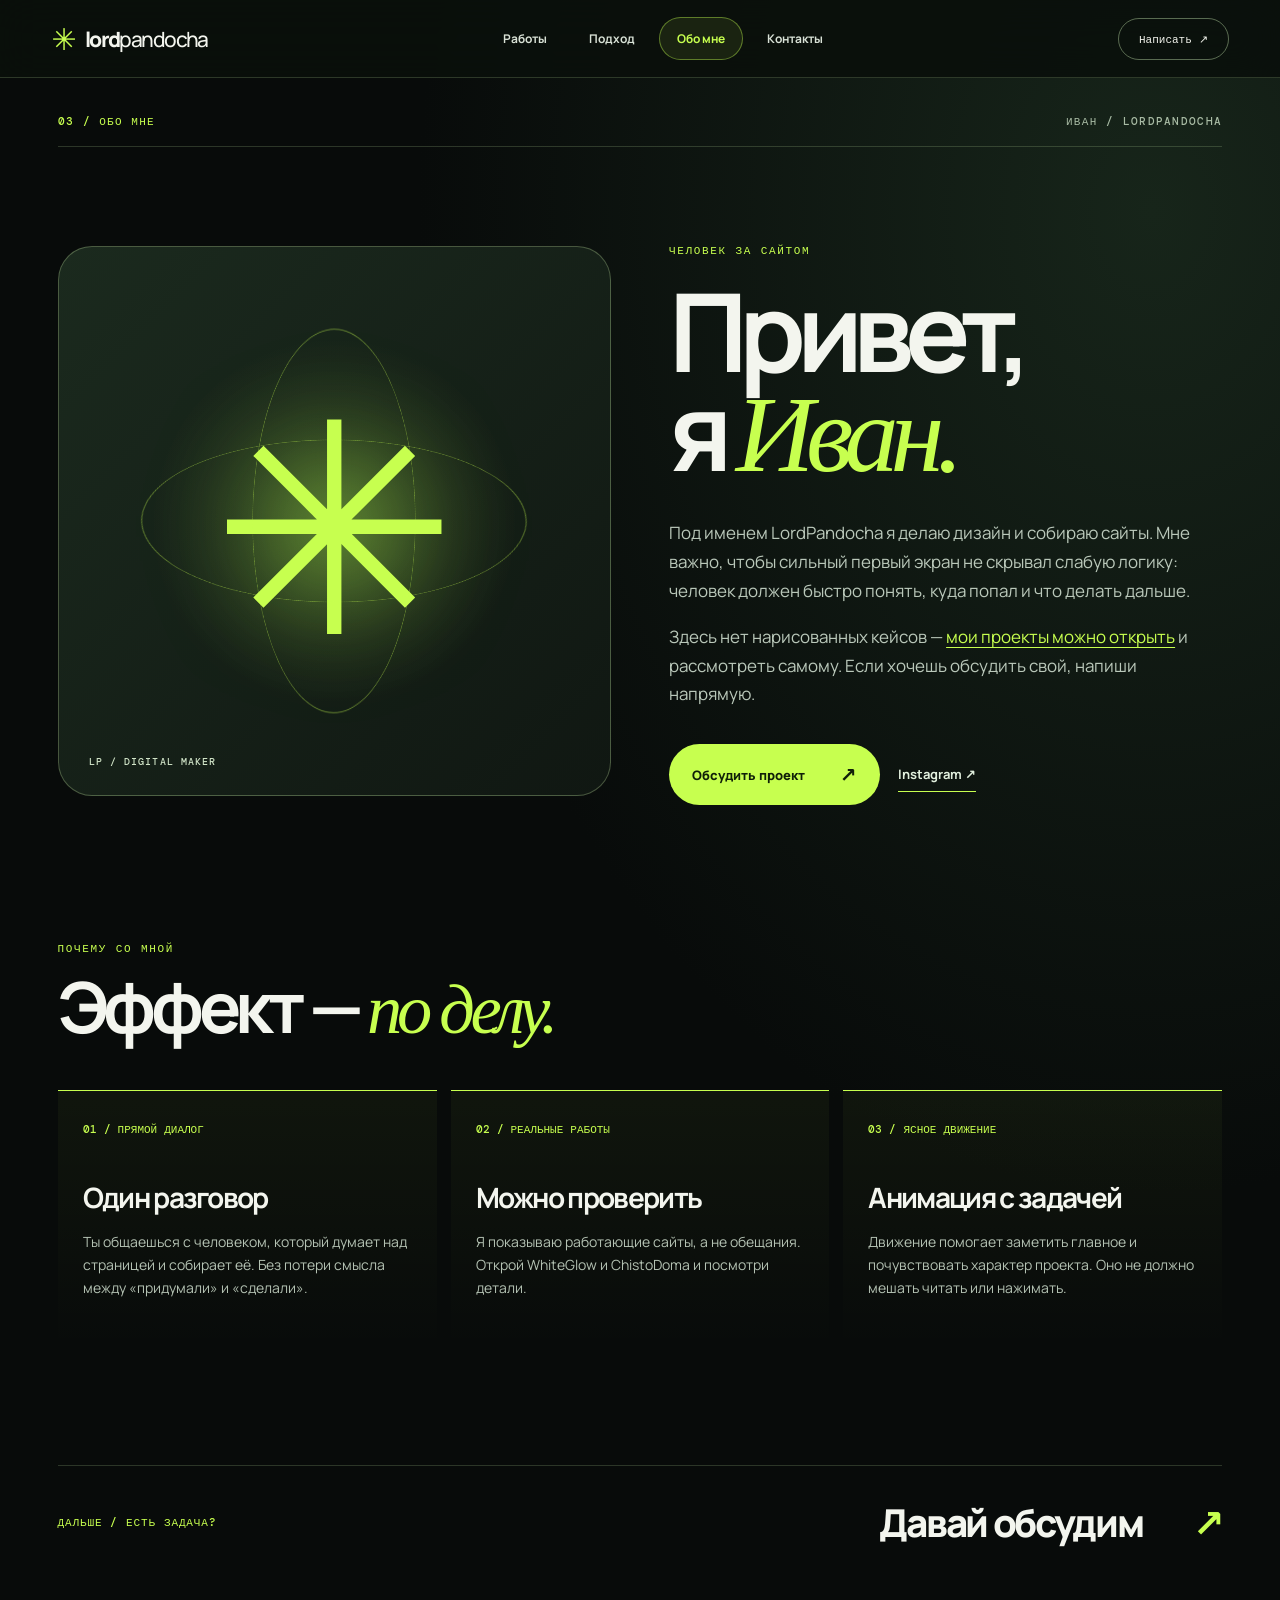
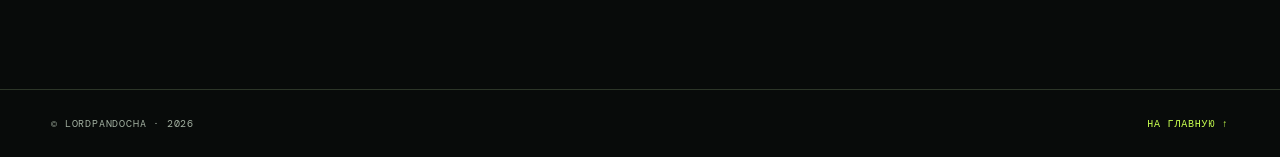
==== about.html @ 4044c1bc "Split portfolio into dedicated pages with animated launch" ====
<!doctype html>
<html lang="ru">
<head><meta charset="utf-8"><meta name="viewport" content="width=device-width, initial-scale=1"><meta name="theme-color" content="#080b0a"><meta name="description" content="Об Иване LordPandocha — дизайнере и разработчике сайтов."><title>Обо мне — LordPandocha</title><link rel="preconnect" href="https://fonts.googleapis.com"><link rel="preconnect" href="https://fonts.gstatic.com" crossorigin><link href="https://fonts.googleapis.com/css2?family=DM+Mono:wght@400;500&family=Manrope:wght@400;500;600;700;800&display=swap" rel="stylesheet"><link rel="stylesheet" href="site.css?v=5"><script src="site.js?v=5" defer></script></head>
<body class="page-inner page-about"><a class="skip-link" href="#main">К содержанию</a><header class="site-header"><a class="brand" href="index.html" aria-label="LordPandocha — главная"><span class="brand-star">✳</span>lord<span>pandocha</span></a><nav aria-label="Основная навигация"><a href="works.html">Работы</a><a href="approach.html">Подход</a><a href="about.html" aria-current="page">Обо мне</a><a href="contact.html">Контакты</a></nav><a class="header-cta" href="https://t.me/LordPandocha" target="_blank" rel="noopener noreferrer">Написать ↗</a></header>
<main id="main" class="page-wrap"><div class="page-kicker"><span>03 / ОБО МНЕ</span><span>Иван / LordPandocha</span></div><div class="about-layout"><div class="about-visual" aria-hidden="true"><div class="about-ring ring-one"></div><div class="about-ring ring-two"></div><span>✳</span><small>LP / DIGITAL MAKER</small></div><div class="about-story"><span class="page-label">ЧЕЛОВЕК ЗА САЙТОМ</span><h1>Привет,<br>я <em>Иван.</em></h1><p>Под именем LordPandocha я делаю дизайн и собираю сайты. Мне важно, чтобы сильный первый экран не скрывал слабую логику: человек должен быстро понять, куда попал и что делать дальше.</p><p>Здесь нет нарисованных кейсов — <a href="works.html">мои проекты можно открыть</a> и рассмотреть самому. Если хочешь обсудить свой, напиши напрямую.</p><div class="about-actions"><a class="pill-primary" href="contact.html">Обсудить проект <span>↗</span></a><a class="text-link" href="https://www.instagram.com/lordpandocha/" target="_blank" rel="noopener noreferrer">Instagram ↗</a></div></div></div>
<section class="why" aria-labelledby="why-title"><span class="page-label">ПОЧЕМУ СО МНОЙ</span><h2 id="why-title">Эффект — <em>по делу.</em></h2><div class="why-list"><article><span>01 / ПРЯМОЙ ДИАЛОГ</span><h3>Один разговор</h3><p>Ты общаешься с человеком, который думает над страницей и собирает её. Без потери смысла между «придумали» и «сделали».</p></article><article><span>02 / РЕАЛЬНЫЕ РАБОТЫ</span><h3>Можно проверить</h3><p>Я показываю работающие сайты, а не обещания. Открой WhiteGlow и ChistoDoma и посмотри детали.</p></article><article><span>03 / ЯСНОЕ ДВИЖЕНИЕ</span><h3>Анимация с задачей</h3><p>Движение помогает заметить главное и почувствовать характер проекта. Оно не должно мешать читать или нажимать.</p></article></div></section>
<div class="next-page"><span>ДАЛЬШЕ / ЕСТЬ ЗАДАЧА?</span><a href="contact.html">Давай обсудим <span>↗</span></a></div></main><footer class="site-footer"><span>© LordPandocha · 2026</span><a href="index.html">На главную ↑</a></footer></body></html>
---- site.css ----
:root{--bg:#080b0a;--panel:#111a14;--ink:#f3f5ee;--muted:#a7b6a8;--lime:#c7ff4f;--line:#b5d69836;--mono:"DM Mono",monospace;--font:Manrope,system-ui,sans-serif}
*,*::before,*::after{box-sizing:border-box}html{scroll-behavior:smooth}body{margin:0;min-width:280px;background:var(--bg);color:var(--ink);font-family:var(--font);overflow-x:hidden}a{color:inherit}button{font:inherit}img{max-width:100%}:focus-visible{outline:2px solid var(--lime);outline-offset:5px}.skip-link{position:fixed;z-index:110;top:-80px;left:14px;padding:12px 18px;background:var(--lime);color:#0a1208;border-radius:12px}.skip-link:focus{top:12px}
.site-header{position:sticky;top:0;z-index:80;display:flex;align-items:center;justify-content:space-between;gap:22px;min-height:78px;padding:0 max(4vw,22px);border-bottom:1px solid var(--line);background:#0a100ce8;backdrop-filter:blur(20px)}.brand{display:inline-flex;align-items:center;text-decoration:none;font-size:21px;font-weight:800;letter-spacing:-.075em;white-space:nowrap}.brand>span:last-child{font-weight:500}.brand-star{margin-right:10px;color:var(--lime);font-size:30px;line-height:1;animation:spin 18s linear infinite}.site-header nav{display:flex;align-items:center;gap:6px}.site-header nav a{padding:12px 17px;border:1px solid transparent;border-radius:100px;color:#d8e1d6;text-decoration:none;font-size:12px;font-weight:700;white-space:nowrap;transition:background .25s,color .25s,border-color .25s}.site-header nav a:hover,.site-header nav a[aria-current]{background:#c7ff4f16;border-color:#c7ff4f67;color:var(--lime)}.header-cta{padding:13px 20px;border:1px solid #a7c69580;border-radius:100px;text-decoration:none;font:500 11px var(--mono);white-space:nowrap;transition:background .25s,color .25s}.header-cta:hover{background:var(--lime);color:#101809}.site-footer{display:flex;justify-content:space-between;gap:16px;padding:27px max(4vw,22px);border-top:1px solid var(--line);color:#a2b0a1;font:10px var(--mono);letter-spacing:.08em;text-transform:uppercase}.site-footer a{text-decoration:none;color:var(--lime)}
.page-home{background:#080b0a}.home-hero{position:relative;isolation:isolate;min-height:calc(100svh - 78px);padding:34px max(4vw,22px) 24px;display:flex;flex-direction:column;justify-content:space-between;overflow:hidden;background:radial-gradient(ellipse at 78% 48%,#203521 0%,#0d150f 42%,#080b0a 78%)}.home-grid{position:absolute;inset:0;z-index:-2;background-image:linear-gradient(#d7ffd50a 1px,transparent 1px),linear-gradient(90deg,#d7ffd50a 1px,transparent 1px);background-size:68px 68px;mask-image:linear-gradient(90deg,transparent,#000)}.home-art{position:absolute;z-index:-1;right:-5%;top:4%;width:min(67vw,1080px);height:86%;opacity:.8;mix-blend-mode:screen;animation:float 8s ease-in-out infinite}.home-art img{width:100%;height:100%;object-fit:contain;filter:drop-shadow(0 0 90px #abf55466);mask-image:radial-gradient(ellipse 65% 65% at center,#000 60%,transparent 100%)}.home-topline,.home-bottomline{display:flex;justify-content:space-between;gap:22px;color:#c5d4c2;font:500 11px var(--mono);letter-spacing:.12em;text-transform:uppercase}.home-topline i{display:inline-block;width:7px;height:7px;margin-right:11px;border-radius:50%;background:var(--lime);box-shadow:0 0 14px var(--lime)}.home-center{width:min(1300px,100%);margin:10vh 0 7vh}.overline,.page-label{font:500 11px var(--mono);letter-spacing:.15em;text-transform:uppercase;color:var(--lime)}.home-center h1{font-size:clamp(80px,11.5vw,185px);line-height:.82;letter-spacing:-.095em;margin:28px 0 30px;font-weight:800}.home-center h1 em,.page-intro h1 em,.about-story h1 em,.contact-hero h1 em,.why h2 em,.process-head h2 em,.approach-manifesto p em{font-family:Georgia,serif;font-weight:400;color:var(--lime);letter-spacing:-.075em}.home-center>p{max-width:440px;color:#c3d0c0;font-size:16px;line-height:1.65;margin:0 0 35px}.go-button{position:relative;display:inline-flex;align-items:center;justify-content:space-between;gap:50px;min-width:295px;min-height:94px;padding:18px 20px 18px 31px;background:var(--lime);color:#13200a;border-radius:100px;text-decoration:none;box-shadow:0 0 0 11px #c7ff4f0c,0 18px 70px #b8f85066;transition:transform .3s,box-shadow .3s}.go-button:hover{transform:translateY(-5px);box-shadow:0 0 0 18px #c7ff4f17,0 25px 90px #b8f85088}.go-label{display:flex;flex-direction:column;gap:5px}.go-label strong{font-size:24px;line-height:1;font-weight:800;letter-spacing:-.06em}.go-label small{font:500 11px var(--mono)}.go-plane{display:grid;place-items:center;width:54px;height:54px;border-radius:50%;background:#142308;color:var(--lime);font-size:29px;transition:transform .3s}.go-button:hover .go-plane{transform:rotate(35deg)}.home-bottomline{padding-top:19px;border-top:1px solid var(--line)}.home-preview{display:grid;grid-template-columns:1fr 1fr;gap:16px;width:min(1400px,92vw);margin:0 auto;padding:90px 0 120px}.home-preview a{min-height:300px;position:relative;display:flex;flex-direction:column;justify-content:space-between;padding:30px;border:1px solid #add1845c;border-radius:28px;background:linear-gradient(135deg,#24352a,#111914 75%);text-decoration:none;transition:transform .3s,border-color .3s}.home-preview a:hover{transform:translateY(-8px);border-color:var(--lime)}.home-preview a:nth-child(2){background:linear-gradient(135deg,#252c21,#121914 75%)}.home-preview a>span{font:500 11px var(--mono);color:var(--lime)}.home-preview strong{font-size:clamp(33px,4vw,65px);line-height:1.05;letter-spacing:-.07em}.home-preview b{position:absolute;right:28px;bottom:26px;color:var(--lime);font-size:45px;font-weight:400}
.flight{position:fixed;inset:0;z-index:120;overflow:hidden;pointer-events:none;visibility:hidden;background:#0e1a10}.flight.is-active{visibility:visible;animation:flight-back 1.4s ease-in-out both}.flight-lines{position:absolute;inset:-50%;background:repeating-linear-gradient(125deg,transparent 0 70px,#c7ff4f18 71px 73px,transparent 75px 145px);opacity:0}.flight.is-active .flight-lines{animation:flight-lines 1.3s ease-out both}.flight-plane{position:absolute;width:clamp(90px,13vw,190px);height:auto;left:10%;top:62%;filter:drop-shadow(0 0 35px #c7ff4fbb);transform:translate(-120vw,50vh) rotate(-24deg)}.flight.is-active .flight-plane{animation:plane-fly 1.25s cubic-bezier(.22,.8,.18,1) forwards}.flight-trail{position:absolute;left:-30%;top:70%;width:110%;height:3px;background:linear-gradient(90deg,transparent,#c7ff4f,#f5ffdf);transform:rotate(-26deg) scaleX(0);transform-origin:left;filter:drop-shadow(0 0 20px #c7ff4f)}.flight.is-active .flight-trail{animation:flight-trail 1.2s ease-out forwards}.flight-word{position:absolute;left:50%;top:48%;transform:translate(-50%,-50%) scale(.7);color:#efffe2;font-size:clamp(58px,12vw,185px);font-weight:800;letter-spacing:-.09em;white-space:nowrap;opacity:0}.flight-word span{color:var(--lime)}.flight.is-active .flight-word{animation:flight-word 1.2s ease-in-out forwards}@keyframes plane-fly{0%{transform:translate(-120vw,50vh) rotate(-24deg)}55%{transform:translate(38vw,-27vh) rotate(4deg)}100%{transform:translate(120vw,-80vh) rotate(-15deg)}}@keyframes flight-word{30%{opacity:0;transform:translate(-50%,-50%) scale(.7)}54%,78%{opacity:1;transform:translate(-50%,-50%) scale(1)}100%{opacity:0;transform:translate(-50%,-50%) scale(1.15)}}@keyframes flight-back{0%{clip-path:circle(0 at 50% 75%)}35%,80%{clip-path:circle(150% at 50% 50%)}100%{clip-path:circle(0 at 90% 0)}}@keyframes flight-lines{20%{opacity:0;transform:translate(0,0)}55%{opacity:1}100%{opacity:0;transform:translate(240px,-240px)}}@keyframes flight-trail{45%{transform:rotate(-26deg) scaleX(0);opacity:0}78%{transform:rotate(-26deg) scaleX(1);opacity:1}100%{transform:rotate(-26deg) scaleX(1);opacity:0}}@keyframes spin{to{transform:rotate(360deg)}}@keyframes float{50%{transform:translateY(-22px) rotate(-2deg)}}
.page-inner{background:radial-gradient(ellipse at 90% 12%,#17251a 0%,#080b0a 42%) fixed}.page-wrap{width:min(1400px,91vw);margin:auto;min-height:calc(100svh - 144px)}.page-kicker{display:flex;justify-content:space-between;gap:20px;padding:36px 0 18px;border-bottom:1px solid var(--line);font:500 11px var(--mono);letter-spacing:.12em;text-transform:uppercase;color:#a8bba4}.page-kicker span:first-child{color:var(--lime)}.page-intro{padding:65px 0 85px}.page-intro h1,.about-story h1,.contact-hero h1{font-size:clamp(62px,8.5vw,130px);line-height:.91;letter-spacing:-.085em;margin:0 0 26px}.page-intro p{max-width:590px;color:#b7c5b7;font-size:17px;line-height:1.7}.next-page{display:flex;align-items:center;justify-content:space-between;gap:25px;margin:30px 0 110px;padding:30px 0;border-top:1px solid var(--line)}.next-page>span{font:500 11px var(--mono);color:var(--lime);letter-spacing:.08em}.next-page>a{display:flex;align-items:center;gap:50px;text-decoration:none;font-size:clamp(24px,3vw,45px);font-weight:800;letter-spacing:-.06em}.next-page>a span{color:var(--lime)}.next-page>a:hover{color:var(--lime)}
.work-list{display:grid;gap:125px;margin-bottom:110px}.work-card{display:grid;grid-template-columns:minmax(0,1.2fr) minmax(0,.8fr);align-items:center;gap:6%}.work-card.reverse .work-image{order:2}.work-card.reverse .work-copy{order:1}.work-image{display:block;position:relative;padding:13px;overflow:hidden;border:1px solid #b2d0956b;border-radius:25px;background:#1a281d;box-shadow:0 28px 85px #0009,0 0 55px #b5fa5315;text-decoration:none;transition:transform .35s,box-shadow .35s}.work-image:hover{transform:translateY(-7px);box-shadow:0 35px 90px #000b,0 0 85px #b5fa5333}.work-browser{height:36px;display:flex;justify-content:space-between;align-items:center;color:#d5e0d2;font:500 10px var(--mono)}.browser-dots{color:#b8ed73;letter-spacing:.15em}.work-image img{display:block;width:100%;aspect-ratio:1.45/1;object-fit:cover;border-radius:12px;transition:transform .6s}.work-image:hover img{transform:scale(1.04)}.work-white img{object-position:60% 40%}.work-image::after{content:"";position:absolute;inset:50% 13px 13px;border-radius:0 0 12px 12px;background:linear-gradient(transparent,#0b150c9c);pointer-events:none}.work-image-title{position:absolute;z-index:1;left:35px;bottom:30px;font-size:clamp(28px,4vw,60px);font-weight:800;letter-spacing:-.07em;color:white}.project-tag{font:500 11px var(--mono);color:var(--lime);letter-spacing:.08em}.work-copy h2{font-size:clamp(47px,6vw,90px);letter-spacing:-.09em;line-height:1;margin:15px 0 30px}.work-copy h2 span{color:var(--lime);font-size:.37em;vertical-align:top;margin-left:10px}.work-copy p{max-width:470px;color:#b6c5b7;font-size:16px;line-height:1.7}.work-links,.about-actions,.contact-buttons{display:flex;align-items:center;gap:18px;flex-wrap:wrap;margin-top:35px}.pill-primary{display:inline-flex;align-items:center;justify-content:space-between;gap:35px;padding:17px 23px;border-radius:100px;background:var(--lime);color:#102008;text-decoration:none;font-size:13px;font-weight:800;transition:transform .25s,box-shadow .25s}.pill-primary:hover{transform:translateY(-3px);box-shadow:0 15px 40px #c7ff4f33}.pill-primary span{font-size:20px}.text-link{text-decoration:none;border-bottom:1px solid var(--lime);padding:8px 0;color:#e2f0de;font-size:13px;font-weight:700}.text-link:hover{color:var(--lime)}
.approach-manifesto{position:relative;overflow:hidden;min-height:500px;padding:36px 45px;margin-bottom:130px;border:1px solid #b5db9680;border-radius:32px;background:radial-gradient(circle at 90% 90%,#c7ff4f3d,transparent 34%),linear-gradient(135deg,#26382a,#111b15 70%);box-shadow:inset 0 1px #fff3,0 30px 95px #0008}.approach-manifesto::before{content:"";position:absolute;inset:12px;border:1px solid #e6ffd028;border-radius:23px;pointer-events:none}.approach-manifesto>span{font:500 11px var(--mono);letter-spacing:.11em;color:var(--lime)}.approach-manifesto p{position:relative;z-index:1;font-size:clamp(45px,6vw,93px);line-height:1.03;letter-spacing:-.08em;font-weight:800;margin:75px 0 30px}.approach-manifesto>b{position:absolute;right:7%;bottom:-15%;color:#c7ff4f59;font-size:300px;font-weight:400;line-height:1;animation:spin 25s linear infinite}.process{margin-bottom:105px}.process-head{display:flex;justify-content:space-between;align-items:end;gap:25px;margin-bottom:25px;flex-wrap:wrap}.process-head h2,.why h2{font-size:clamp(43px,5.5vw,78px);line-height:1;letter-spacing:-.075em;margin:14px 0 0}.process-play{min-height:52px;padding:12px 20px;border:1px solid var(--lime);border-radius:100px;background:var(--lime);color:#111d09;font-size:13px;font-weight:800;cursor:pointer}.process-play:hover{box-shadow:0 0 30px #c7ff4f88}.process-play span{margin-left:15px;font-size:20px}.process-frame{position:relative;overflow:hidden;padding:25px;border:1px solid #b0d68a7a;border-radius:30px;background:linear-gradient(145deg,#1b2a1d,#0e160f 65%);box-shadow:inset 0 1px #fff3,0 30px 100px #0007}.process-items{display:grid;grid-template-columns:repeat(3,1fr);gap:13px}.process-card{position:relative;min-height:310px;display:flex;flex-direction:column;justify-content:space-between;padding:27px;border:1px solid #afd18e5c;border-radius:20px;background:#ffffff08;transition:background .3s,border-color .3s,transform .3s}.process-card>span{font:500 11px var(--mono);color:var(--lime)}.process-card strong{margin-top:auto;font-size:clamp(39px,4vw,64px);line-height:1;letter-spacing:-.07em}.process-card strong span{color:var(--lime)}.process-card p{max-width:300px;color:#bdcabb;font-size:14px;line-height:1.6;margin:15px 0 0}.process-track{position:absolute;z-index:2;left:25px;right:25px;bottom:23px;height:3px;pointer-events:none}.process-track span{display:block;width:100%;height:100%;background:var(--lime);box-shadow:0 0 20px var(--lime);transform:scaleX(0);transform-origin:left}.process-frame.is-playing .process-track span{animation:track-fill 2.6s ease-in-out forwards}.process-frame.is-playing .process-card{animation:card-light .6s ease-out forwards}.process-frame.is-playing .process-card:nth-child(1){animation-delay:.15s}.process-frame.is-playing .process-card:nth-child(2){animation-delay:1s}.process-frame.is-playing .process-card:nth-child(3){animation-delay:1.85s}.process-note{color:#9fad9d;font:11px/1.7 var(--mono)}@keyframes track-fill{to{transform:scaleX(1)}}@keyframes card-light{to{transform:translateY(-7px);background:#c7ff4f16;border-color:#c7ff4f}}
.about-layout{display:grid;grid-template-columns:1fr 1fr;align-items:center;gap:5%;padding:90px 0 130px}.about-visual{height:min(43vw,570px);min-height:400px;position:relative;display:grid;place-items:center;overflow:hidden;border:1px solid #b4d39455;border-radius:34px;background:radial-gradient(circle,#b6fb4e2a,transparent 47%),linear-gradient(135deg,#1b2a1e,#101712)}.about-visual>span{font-size:clamp(160px,23vw,360px);color:var(--lime);line-height:1;text-shadow:0 0 90px #b5ff52aa;animation:spin 24s linear infinite}.about-visual small{position:absolute;left:30px;bottom:27px;font:500 10px var(--mono);color:#d0e3c7;letter-spacing:.11em}.about-ring{position:absolute;width:70%;height:70%;border:1px solid #c7ff4f66;border-radius:50%}.ring-one{transform:rotateX(65deg) rotate(35deg)}.ring-two{transform:rotateY(65deg) rotate(-25deg)}.about-story h1{margin:22px 0 35px}.about-story p{max-width:610px;color:#bac8ba;font-size:17px;line-height:1.7}.about-story p a{color:var(--lime);text-underline-offset:4px}.why{margin-bottom:115px}.why-list{display:grid;grid-template-columns:repeat(3,1fr);gap:14px;margin-top:45px}.why-list article{min-height:260px;padding:25px;border-top:1px solid var(--lime);background:linear-gradient(#c7ff4f0b,transparent)}.why-list article span{font:500 11px var(--mono);color:var(--lime)}.why-list article h3{font-size:28px;letter-spacing:-.06em;margin:40px 0 12px}.why-list article p{color:#b4c2b3;font-size:14px;line-height:1.65}
.contact-hero{position:relative;isolation:isolate;overflow:hidden;min-height:650px;margin:55px 0 110px;padding:60px;border:1px solid #c1e39979;border-radius:34px;background:radial-gradient(circle at 85% 45%,#c7ff4f37,transparent 35%),linear-gradient(130deg,#1d3021,#101912 67%);box-shadow:inset 0 1px #fff3,0 40px 100px #0008}.contact-hero h1{position:relative;z-index:1;margin:45px 0 25px}.contact-hero p{position:relative;z-index:1;max-width:480px;color:#cedbc8;font-size:17px;line-height:1.7}.contact-buttons{position:relative;z-index:1}.contact-main{display:flex;align-items:center;justify-content:space-between;gap:65px;min-height:75px;padding:15px 18px 15px 30px;border-radius:100px;background:var(--lime);color:#152209;text-decoration:none;font-size:16px;font-weight:800;box-shadow:0 15px 55px #c7ff4f49;transition:transform .25s}.contact-main:hover{transform:translateY(-4px)}.contact-main b{display:grid;place-items:center;width:45px;height:45px;border-radius:50%;background:#132207;color:var(--lime);font-size:24px;font-weight:400}.contact-alt{text-decoration:none;padding:18px 23px;border:1px solid #c1d6b0;border-radius:100px;font-weight:700}.contact-alt:hover{background:#ffffff18}.contact-handle{display:block;margin-top:26px;color:#9eb696;font:11px var(--mono)}.contact-orbit{position:absolute;right:-12%;top:-50%;width:850px;height:850px;border:1px solid #c7ff4f42;border-radius:50%;box-shadow:0 0 0 90px #c7ff4f08,0 0 0 180px #c7ff4f08,0 0 0 270px #c7ff4f06;animation:orbit-breathe 8s ease-in-out infinite}@keyframes orbit-breathe{50%{transform:scale(1.09)}}
@media(max-width:1000px){.site-header nav a{padding:10px 11px}.site-header{gap:10px}.header-cta{padding:11px 14px}.home-art{width:85vw;right:-25%}.work-card{grid-template-columns:1fr;gap:30px}.work-card.reverse .work-image,.work-card.reverse .work-copy{order:initial}.work-copy h2{margin-bottom:15px}.work-list{gap:95px}.about-layout{grid-template-columns:1fr;gap:50px}.about-visual{height:500px}.about-story{max-width:740px}}
@media(max-width:680px){.site-header{min-height:105px;flex-wrap:wrap;align-content:center;row-gap:2px;padding:8px 5vw}.brand{font-size:17px}.brand-star{font-size:24px}.header-cta{font-size:10px;padding:9px 12px}.site-header nav{order:3;width:100%;justify-content:space-between;gap:0}.site-header nav a{font-size:10px;padding:9px 7px}.home-hero{min-height:calc(100svh - 105px);padding:25px 5vw 18px}.home-topline{font-size:9px}.home-topline span:last-child{display:none}.home-center{margin:10vh 0 6vh}.home-center h1{font-size:clamp(67px,15vw,100px);margin:23px 0}.home-center>p{max-width:290px;font-size:13px}.home-art{width:145vw;right:-55%;top:7%;height:62%;opacity:.55}.go-button{min-width:245px;min-height:80px;padding:13px 14px 13px 25px;gap:20px}.go-label strong{font-size:22px}.go-plane{width:50px;height:50px}.home-bottomline{font-size:8px}.home-bottomline span:last-child{display:none}.home-preview{grid-template-columns:1fr;gap:10px;padding:65px 0}.home-preview a{min-height:230px}.home-preview strong{font-size:42px}.page-wrap{width:90vw}.page-kicker{font-size:9px;padding:24px 0 14px}.page-kicker span:last-child{text-align:right}.page-intro{padding:50px 0 55px}.page-intro h1,.about-story h1,.contact-hero h1{font-size:clamp(50px,12vw,75px)}.page-intro p{font-size:14px}.work-list{gap:75px}.work-image{padding:8px;border-radius:17px}.work-browser{font-size:8px;height:25px}.work-image img{aspect-ratio:1.13/1;border-radius:9px}.work-image-title{font-size:35px;left:22px;bottom:20px}.work-copy h2{font-size:48px}.work-copy p{font-size:14px}.next-page{flex-direction:column;align-items:flex-start;margin:30px 0 70px}.next-page>a{font-size:29px;gap:22px}.approach-manifesto{min-height:390px;padding:25px;margin-bottom:80px;border-radius:25px}.approach-manifesto p{font-size:clamp(42px,11vw,65px);margin-top:65px}.approach-manifesto>b{font-size:180px;right:-7%;bottom:-5%}.process-head h2,.why h2{font-size:47px}.process-play{width:100%}.process-frame{padding:15px;border-radius:23px}.process-items{grid-template-columns:1fr;gap:9px}.process-card{min-height:145px;padding:18px}.process-card strong{font-size:37px;margin-top:20px}.process-card p{font-size:12px;margin-top:7px}.process-track{left:15px;right:15px;bottom:12px}.process-note{font-size:10px}.about-layout{padding:55px 0 85px}.about-visual{height:65vw;min-height:270px;border-radius:23px}.about-visual>span{font-size:45vw}.about-story p{font-size:14px}.why-list{grid-template-columns:1fr;gap:0;margin-top:25px}.why-list article{min-height:0;padding:20px 0 30px}.why-list article h3{margin:25px 0 9px}.contact-hero{min-height:0;margin:35px 0 70px;padding:28px 20px 45px;border-radius:25px}.contact-hero h1{margin:45px 0 25px}.contact-hero p{font-size:14px}.contact-main,.contact-alt{width:100%;justify-content:space-between}.contact-main{font-size:14px;gap:15px}.contact-orbit{width:500px;height:500px;right:-85%;top:-20%}.site-footer{font-size:9px;flex-wrap:wrap}}
@media(max-width:360px){.brand{font-size:15px}.site-header nav a{font-size:9px;padding:8px 5px}.header-cta{font-size:9px}.home-center h1{font-size:64px}.page-intro h1,.about-story h1,.contact-hero h1{font-size:48px}.work-copy h2{font-size:43px}}
@media(hover:none),(pointer:coarse){.home-preview a:hover,.work-image:hover,.go-button:hover,.pill-primary:hover,.contact-main:hover{transform:none}.work-image:hover img{transform:none}}
@media(prefers-reduced-motion:reduce){html{scroll-behavior:auto}*,*::before,*::after{animation-duration:.001ms!important;animation-iteration-count:1!important;transition-duration:.001ms!important}.home-art,.about-visual>span,.approach-manifesto>b,.brand-star,.contact-orbit{animation:none!important}.flight{display:none}}
.page-hidden .home-art,.page-hidden .brand-star,.page-hidden .about-visual>span,.page-hidden .approach-manifesto>b,.page-hidden .contact-orbit,.is-offscreen{animation-play-state:paused!important}
@media(prefers-reduced-motion:reduce){.process-frame.is-playing .process-track span{transform:scaleX(1)}.process-frame.is-playing .process-card{background:#c7ff4f16;border-color:#c7ff4f}}
.page-inner{background-color:var(--bg);background-image:radial-gradient(ellipse at 90% 12%,#17251a 0%,#080b0a 45%);background-repeat:no-repeat;background-attachment:scroll}
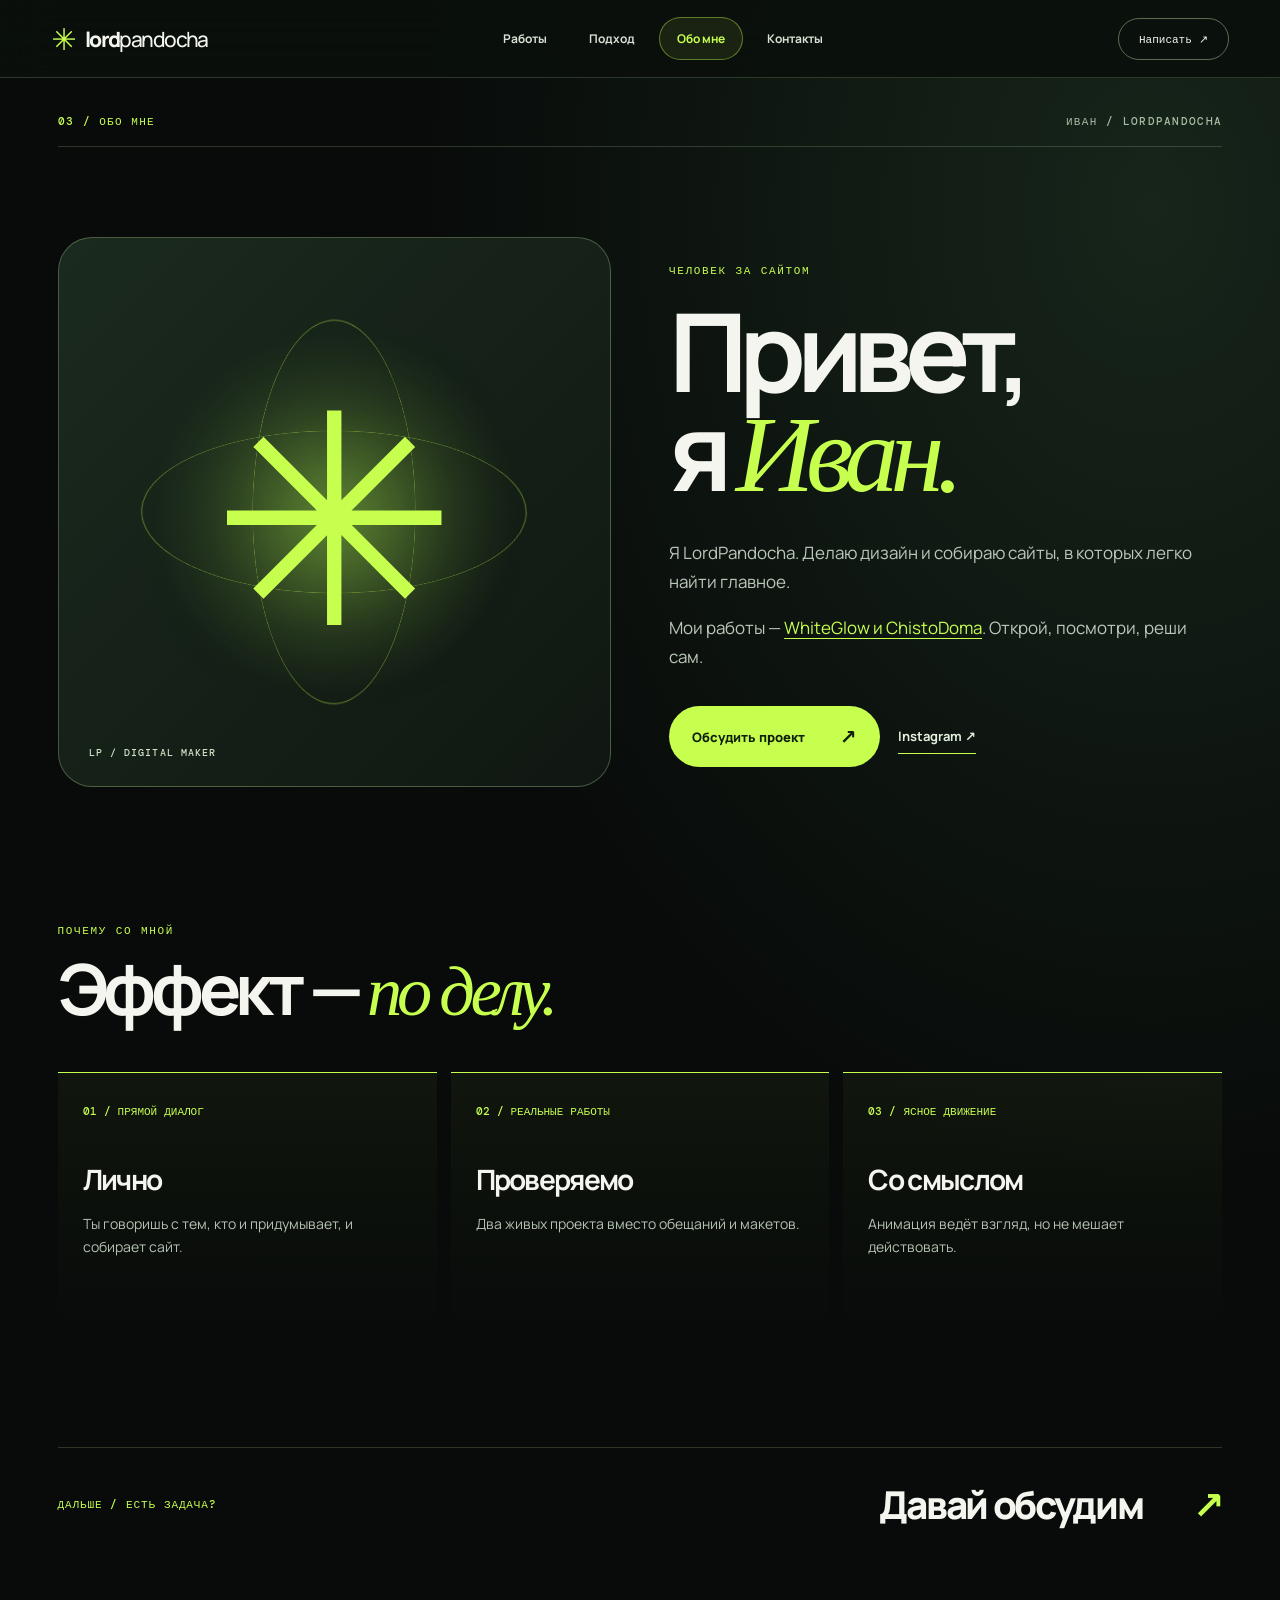
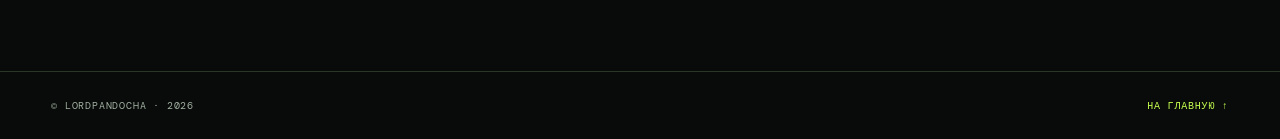
==== commit e80492ff: "Polish portfolio motion, touch effects, copy and social icons" ====
--- a/about.html
+++ b/about.html
@@ -1,7 +1,7 @@
 <!doctype html>
 <html lang="ru">
-<head><meta charset="utf-8"><meta name="viewport" content="width=device-width, initial-scale=1"><meta name="theme-color" content="#080b0a"><meta name="description" content="Об Иване LordPandocha — дизайнере и разработчике сайтов."><title>Обо мне — LordPandocha</title><link rel="preconnect" href="https://fonts.googleapis.com"><link rel="preconnect" href="https://fonts.gstatic.com" crossorigin><link href="https://fonts.googleapis.com/css2?family=DM+Mono:wght@400;500&family=Manrope:wght@400;500;600;700;800&display=swap" rel="stylesheet"><link rel="stylesheet" href="site.css?v=5"><script src="site.js?v=5" defer></script></head>
+<head><meta charset="utf-8"><meta name="viewport" content="width=device-width, initial-scale=1"><meta name="theme-color" content="#080b0a"><meta name="description" content="Об Иване LordPandocha — дизайнере и разработчике сайтов."><title>Обо мне — LordPandocha</title><link rel="preconnect" href="https://fonts.googleapis.com"><link rel="preconnect" href="https://fonts.gstatic.com" crossorigin><link href="https://fonts.googleapis.com/css2?family=DM+Mono:wght@400;500&family=Manrope:wght@400;500;600;700;800&display=swap" rel="stylesheet"><link rel="stylesheet" href="site.css?v=6"><script src="site.js?v=6" defer></script></head>
 <body class="page-inner page-about"><a class="skip-link" href="#main">К содержанию</a><header class="site-header"><a class="brand" href="index.html" aria-label="LordPandocha — главная"><span class="brand-star">✳</span>lord<span>pandocha</span></a><nav aria-label="Основная навигация"><a href="works.html">Работы</a><a href="approach.html">Подход</a><a href="about.html" aria-current="page">Обо мне</a><a href="contact.html">Контакты</a></nav><a class="header-cta" href="https://t.me/LordPandocha" target="_blank" rel="noopener noreferrer">Написать ↗</a></header>
-<main id="main" class="page-wrap"><div class="page-kicker"><span>03 / ОБО МНЕ</span><span>Иван / LordPandocha</span></div><div class="about-layout"><div class="about-visual" aria-hidden="true"><div class="about-ring ring-one"></div><div class="about-ring ring-two"></div><span>✳</span><small>LP / DIGITAL MAKER</small></div><div class="about-story"><span class="page-label">ЧЕЛОВЕК ЗА САЙТОМ</span><h1>Привет,<br>я <em>Иван.</em></h1><p>Под именем LordPandocha я делаю дизайн и собираю сайты. Мне важно, чтобы сильный первый экран не скрывал слабую логику: человек должен быстро понять, куда попал и что делать дальше.</p><p>Здесь нет нарисованных кейсов — <a href="works.html">мои проекты можно открыть</a> и рассмотреть самому. Если хочешь обсудить свой, напиши напрямую.</p><div class="about-actions"><a class="pill-primary" href="contact.html">Обсудить проект <span>↗</span></a><a class="text-link" href="https://www.instagram.com/lordpandocha/" target="_blank" rel="noopener noreferrer">Instagram ↗</a></div></div></div>
-<section class="why" aria-labelledby="why-title"><span class="page-label">ПОЧЕМУ СО МНОЙ</span><h2 id="why-title">Эффект — <em>по делу.</em></h2><div class="why-list"><article><span>01 / ПРЯМОЙ ДИАЛОГ</span><h3>Один разговор</h3><p>Ты общаешься с человеком, который думает над страницей и собирает её. Без потери смысла между «придумали» и «сделали».</p></article><article><span>02 / РЕАЛЬНЫЕ РАБОТЫ</span><h3>Можно проверить</h3><p>Я показываю работающие сайты, а не обещания. Открой WhiteGlow и ChistoDoma и посмотри детали.</p></article><article><span>03 / ЯСНОЕ ДВИЖЕНИЕ</span><h3>Анимация с задачей</h3><p>Движение помогает заметить главное и почувствовать характер проекта. Оно не должно мешать читать или нажимать.</p></article></div></section>
+<main id="main" class="page-wrap"><div class="page-kicker"><span>03 / ОБО МНЕ</span><span>Иван / LordPandocha</span></div><div class="about-layout"><div class="about-visual" aria-hidden="true"><div class="about-ring ring-one"></div><div class="about-ring ring-two"></div><span>✳</span><small>LP / DIGITAL MAKER</small></div><div class="about-story"><span class="page-label">ЧЕЛОВЕК ЗА САЙТОМ</span><h1>Привет,<br>я <em>Иван.</em></h1><p>Я LordPandocha. Делаю дизайн и собираю сайты, в которых легко найти главное.</p><p>Мои работы — <a href="works.html">WhiteGlow и ChistoDoma</a>. Открой, посмотри, реши сам.</p><div class="about-actions"><a class="pill-primary" href="contact.html">Обсудить проект <span>↗</span></a><a class="text-link" href="https://www.instagram.com/lordpandocha/" target="_blank" rel="noopener noreferrer">Instagram ↗</a></div></div></div>
+<section class="why" aria-labelledby="why-title"><span class="page-label">ПОЧЕМУ СО МНОЙ</span><h2 id="why-title">Эффект — <em>по делу.</em></h2><div class="why-list"><article><span>01 / ПРЯМОЙ ДИАЛОГ</span><h3>Лично</h3><p>Ты говоришь с тем, кто и придумывает, и собирает сайт.</p></article><article><span>02 / РЕАЛЬНЫЕ РАБОТЫ</span><h3>Проверяемо</h3><p>Два живых проекта вместо обещаний и макетов.</p></article><article><span>03 / ЯСНОЕ ДВИЖЕНИЕ</span><h3>Со смыслом</h3><p>Анимация ведёт взгляд, но не мешает действовать.</p></article></div></section>
 <div class="next-page"><span>ДАЛЬШЕ / ЕСТЬ ЗАДАЧА?</span><a href="contact.html">Давай обсудим <span>↗</span></a></div></main><footer class="site-footer"><span>© LordPandocha · 2026</span><a href="index.html">На главную ↑</a></footer></body></html>
--- a/site.css
+++ b/site.css
@@ -16,3 +16,20 @@
 .page-hidden .home-art,.page-hidden .brand-star,.page-hidden .about-visual>span,.page-hidden .approach-manifesto>b,.page-hidden .contact-orbit,.is-offscreen{animation-play-state:paused!important}
 @media(prefers-reduced-motion:reduce){.process-frame.is-playing .process-track span{transform:scaleX(1)}.process-frame.is-playing .process-card{background:#c7ff4f16;border-color:#c7ff4f}}
 .page-inner{background-color:var(--bg);background-image:radial-gradient(ellipse at 90% 12%,#17251a 0%,#080b0a 45%);background-repeat:no-repeat;background-attachment:scroll}
+/* Unified cinematic navigation, with native links as its fallback. */
+.route-transition{position:fixed;inset:0;z-index:200;overflow:hidden;pointer-events:none;visibility:hidden;background:#0b170e;transform:translateY(101%);isolation:isolate}.route-transition.is-active{visibility:visible;animation:route-cover .78s cubic-bezier(.72,0,.2,1) both}.route-transition-grid{position:absolute;inset:0;background-image:linear-gradient(#dbffc316 1px,transparent 1px),linear-gradient(90deg,#dbffc316 1px,transparent 1px);background-size:65px 65px;mask-image:radial-gradient(ellipse at center,#000,transparent 85%)}.route-transition::before{content:"";position:absolute;left:-10%;top:38%;width:120%;height:170px;background:linear-gradient(90deg,transparent,#c7ff4f36,transparent);filter:blur(45px);transform:rotate(-17deg)}.route-transition-trail{position:absolute;left:-20%;top:70%;width:140%;height:3px;background:linear-gradient(90deg,transparent,#c7ff4f,#f5ffe4,transparent);filter:drop-shadow(0 0 15px #c7ff4f);transform:rotate(-21deg) scaleX(0);transform-origin:left}.route-transition.is-active .route-transition-trail{animation:route-trail .73s ease-out both}.route-transition-plane{position:absolute;z-index:2;left:0;top:0;width:clamp(90px,12vw,170px);height:auto;filter:drop-shadow(0 0 35px #c7ff4fbb)}.route-transition.is-active .route-transition-plane{animation:route-plane .73s cubic-bezier(.16,.7,.15,1) both}.route-transition-copy{position:absolute;z-index:1;inset:0;display:flex;flex-direction:column;align-items:center;justify-content:center;gap:20px;text-align:center;opacity:0}.route-transition.is-active .route-transition-copy{animation:route-copy .7s ease-in-out both}.route-transition-copy small{font:500 11px var(--mono);letter-spacing:.15em;color:#bed2b8}.route-transition-copy strong{font-size:clamp(58px,10vw,165px);line-height:.9;letter-spacing:-.08em;font-weight:800}.route-transition-copy strong span{color:var(--lime)}.has-arrived main{animation:route-arrive .55s cubic-bezier(.16,1,.3,1) both}@keyframes route-cover{0%{transform:translateY(101%)}55%,100%{transform:translateY(0)}}@keyframes route-plane{0%{transform:translate(-20vw,85vh) rotate(-28deg) scale(.6)}100%{transform:translate(112vw,-35vh) rotate(13deg) scale(1.2)}}@keyframes route-trail{25%{transform:rotate(-21deg) scaleX(0);opacity:0}70%{transform:rotate(-21deg) scaleX(1);opacity:1}100%{transform:rotate(-21deg) scaleX(1);opacity:0}}@keyframes route-copy{0%,30%{opacity:0;transform:translateY(26px) scale(.93)}55%,100%{opacity:1;transform:none}}@keyframes route-arrive{from{opacity:.1;transform:translateY(26px)}to{opacity:1;transform:none}}
+/* The process is a cinematic route rather than three static cards. */
+.process-head{align-items:end}.process-head>div{min-width:0}.process-head h2{margin:12px 0 0}.process-play{background:#c7ff4f16;color:var(--lime);border-color:#b6e88079;min-width:195px}.process-play:hover{background:var(--lime);color:#102008}.process-cinema{position:relative;height:535px;overflow:hidden;border:1px solid #b6e88b8c;border-radius:32px;background:radial-gradient(ellipse at 72% 40%,#426e2f4d,transparent 35%),radial-gradient(ellipse at 18% 90%,#446e2a36,transparent 40%),#0d170f;box-shadow:inset 0 1px #ffffff26,inset 0 0 100px #a1ef4f0a,0 30px 100px #0009;isolation:isolate}.process-cinema::before{content:"";position:absolute;inset:0;z-index:-1;background-image:linear-gradient(#e5ffcf0d 1px,transparent 1px),linear-gradient(90deg,#e5ffcf0d 1px,transparent 1px);background-size:46px 46px;mask-image:linear-gradient(#000,transparent 85%)}.process-cinema::after{content:"";position:absolute;inset:10px;z-index:3;border:1px solid #d5ffc321;border-radius:23px;pointer-events:none}.cinema-top,.cinema-bottom{position:absolute;z-index:4;left:32px;right:32px;display:flex;justify-content:space-between;align-items:center;gap:20px;color:#c9dec0;font:500 11px var(--mono);letter-spacing:.1em}.cinema-top{top:26px}.cinema-top span:first-child{display:flex;align-items:center;gap:10px}.cinema-top i{width:8px;height:8px;border-radius:50%;background:var(--lime);box-shadow:0 0 13px var(--lime)}.cinema-counter{color:var(--lime)}.cinema-map{position:absolute;left:3%;top:42px;width:94%;height:285px;overflow:visible;filter:drop-shadow(0 0 9px #c7ff4f54)}.cinema-ghost{stroke:#d4f8ae3a;stroke-width:2;stroke-dasharray:5 12;fill:none}.cinema-line{stroke:url(#cinema-gradient);stroke-width:5;stroke-linecap:round;fill:none;filter:drop-shadow(0 0 13px #c7ff4f)}.cinema-stop{fill:#c7ff4f;stroke:#f1ffe0;stroke-width:3;filter:drop-shadow(0 0 12px #c7ff4f)}.cinema-plane{opacity:0;filter:drop-shadow(0 0 12px #c7ff4f)}.process-cinema.has-started .cinema-plane{opacity:1}.cinema-scenes{position:absolute;left:5%;right:5%;top:58%;height:150px}.cinema-scene{position:absolute;inset:0;display:flex;flex-direction:column;gap:5px;opacity:0;visibility:hidden;transform:translateY(20px) scale(.97);transition:opacity .55s,transform .65s cubic-bezier(.16,1,.3,1),visibility .55s}.cinema-scene.is-current{opacity:1;visibility:visible;transform:none}.cinema-scene>span{color:var(--lime);font:500 11px var(--mono);letter-spacing:.15em}.cinema-scene strong{font-size:clamp(48px,6vw,88px);line-height:1;letter-spacing:-.08em}.cinema-scene strong em{font-family:Georgia,serif;font-weight:400;color:var(--lime)}.cinema-scene p{color:#d3e0cd;font-size:15px;margin:3px 0 0}.cinema-bottom{bottom:27px}.cinema-progress{width:34%;height:3px;background:#b9d7994d;overflow:hidden;border-radius:10px}.cinema-progress i{display:block;width:100%;height:100%;background:var(--lime);box-shadow:0 0 15px var(--lime);transform:scaleX(0);transform-origin:left}.process-summary{display:flex;justify-content:space-between;gap:10px;list-style:none;padding:0;margin:19px 0 0;counter-reset:stages}.process-summary li{flex:1;padding:12px 0;border-top:1px solid #9cbc815e;color:#aebfa7;font:500 11px var(--mono);letter-spacing:.1em;text-transform:uppercase}.process-summary li::before{counter-increment:stages;content:"0" counter(stages) " / ";color:var(--lime)}
+/* Real vector brand marks in matching contact buttons. */
+.contact-buttons{display:grid;grid-template-columns:repeat(2,minmax(0,1fr));max-width:710px;gap:13px}.social-button{display:flex;align-items:center;gap:17px;min-height:86px;padding:15px 21px;border:1px solid #e6ffce99;border-radius:22px;background:var(--lime);color:#102008;text-decoration:none;font-size:16px;font-weight:800;box-shadow:0 15px 48px #c7ff4f2e;transition:transform .3s,box-shadow .3s}.social-button:hover{transform:translateY(-5px);box-shadow:0 24px 62px #c7ff4f4e}.social-button img{display:block;flex:none;width:31px;height:31px}.social-button b{margin-left:auto;font-size:25px;line-height:1;font-weight:400}.contact-handle{margin-top:18px}
+/* Shorter, higher-signal copy and more breathing room around actual projects. */
+.page-works .page-intro{padding-bottom:58px}.page-works .page-intro p{font-size:16px}.work-copy p{max-width:390px}.about-story p{max-width:570px}.home-center>p{max-width:390px}
+@media(max-width:680px){.route-transition-copy strong{font-size:clamp(48px,12vw,75px)}.route-transition-copy small{font-size:9px}.route-transition.is-active .route-transition-plane{animation-name:route-plane-mobile}.process-cinema{height:465px;border-radius:23px}.process-cinema::after{inset:7px;border-radius:16px}.cinema-top,.cinema-bottom{left:18px;right:18px;font-size:8px;letter-spacing:.04em}.cinema-top{top:19px}.cinema-map{left:-7%;top:52px;width:114%;height:230px}.cinema-scenes{left:20px;right:20px;top:59%;height:135px}.cinema-scene{transform:translateX(22px) scale(.96)}.cinema-scene strong{font-size:clamp(35px,10vw,54px);line-height:1.02}.cinema-scene p{font-size:12px;line-height:1.5}.cinema-bottom{bottom:21px}.cinema-bottom span:first-child{max-width:170px;line-height:1.4}.cinema-progress{width:28%}.process-summary{margin-top:13px}.process-summary li{font-size:9px}.contact-buttons{grid-template-columns:1fr;max-width:none}.social-button{min-height:76px;border-radius:17px}.touch-device .work-card.in-view .work-image,.touch-device .home-preview a.in-view,.touch-device .why-list article.in-view{animation:touch-enter .7s cubic-bezier(.16,1,.3,1) both}.touch-device .work-card.in-view .work-image img{animation:touch-image .9s cubic-bezier(.16,1,.3,1) both}}
+@keyframes route-plane-mobile{0%{transform:translate(-35vw,83vh) rotate(-25deg) scale(.7)}100%{transform:translate(105vw,-20vh) rotate(10deg) scale(1.2)}}@keyframes touch-enter{from{opacity:.55;transform:translateY(26px) scale(.97)}to{opacity:1;transform:none}}@keyframes touch-image{from{transform:scale(1.07)}to{transform:scale(1)}}
+@media(prefers-reduced-motion:reduce){.route-transition{display:none}.has-arrived main{animation:none}.cinema-scene{transition:none}.touch-device .work-card.in-view .work-image,.touch-device .home-preview a.in-view,.touch-device .why-list article.in-view,.touch-device .work-card.in-view .work-image img{animation:none}}
+@media(max-width:680px){.cinema-map{left:0;width:100%}}
+.route-transition.is-active{animation:route-cover-visible .98s cubic-bezier(.72,0,.2,1) both}.route-transition.is-active .route-transition-plane{animation:route-plane-visible .7s .22s cubic-bezier(.2,.7,.2,1) both}.route-transition.is-active .route-transition-trail{animation:route-trail .7s .22s ease-out both}.route-transition.is-active .route-transition-copy{animation:route-copy .7s .2s ease-in-out both}@keyframes route-cover-visible{0%{transform:translateY(101%)}28%,100%{transform:translateY(0)}}@keyframes route-plane-visible{0%{transform:translate(-30vw,75vh) rotate(-25deg) scale(.7)}50%{transform:translate(43vw,42vh) rotate(-13deg) scale(1.15)}100%{transform:translate(110vw,-25vh) rotate(10deg) scale(1.25)}}
+@media(max-width:680px){.route-transition.is-active .route-transition-plane{animation-name:route-plane-mobile-visible}@keyframes route-plane-mobile-visible{0%{transform:translate(-30vw,75vh) rotate(-25deg) scale(.7)}50%{transform:translate(40vw,44vh) rotate(-13deg) scale(1.12)}100%{transform:translate(105vw,-15vh) rotate(10deg) scale(1.2)}}}
+.cinema-scene{display:none;transition:none}.cinema-scene.is-current{display:flex;animation:scene-appear .48s cubic-bezier(.16,1,.3,1) both}@keyframes scene-appear{from{opacity:0;transform:translateY(24px) scale(.97)}to{opacity:1;transform:none}}
+@media(max-width:680px){.cinema-scene.is-current{animation-name:scene-appear-touch}@keyframes scene-appear-touch{from{opacity:0;transform:translateX(26px) scale(.96)}to{opacity:1;transform:none}}}
+@media(prefers-reduced-motion:reduce){.cinema-scene.is-current{animation:none}}
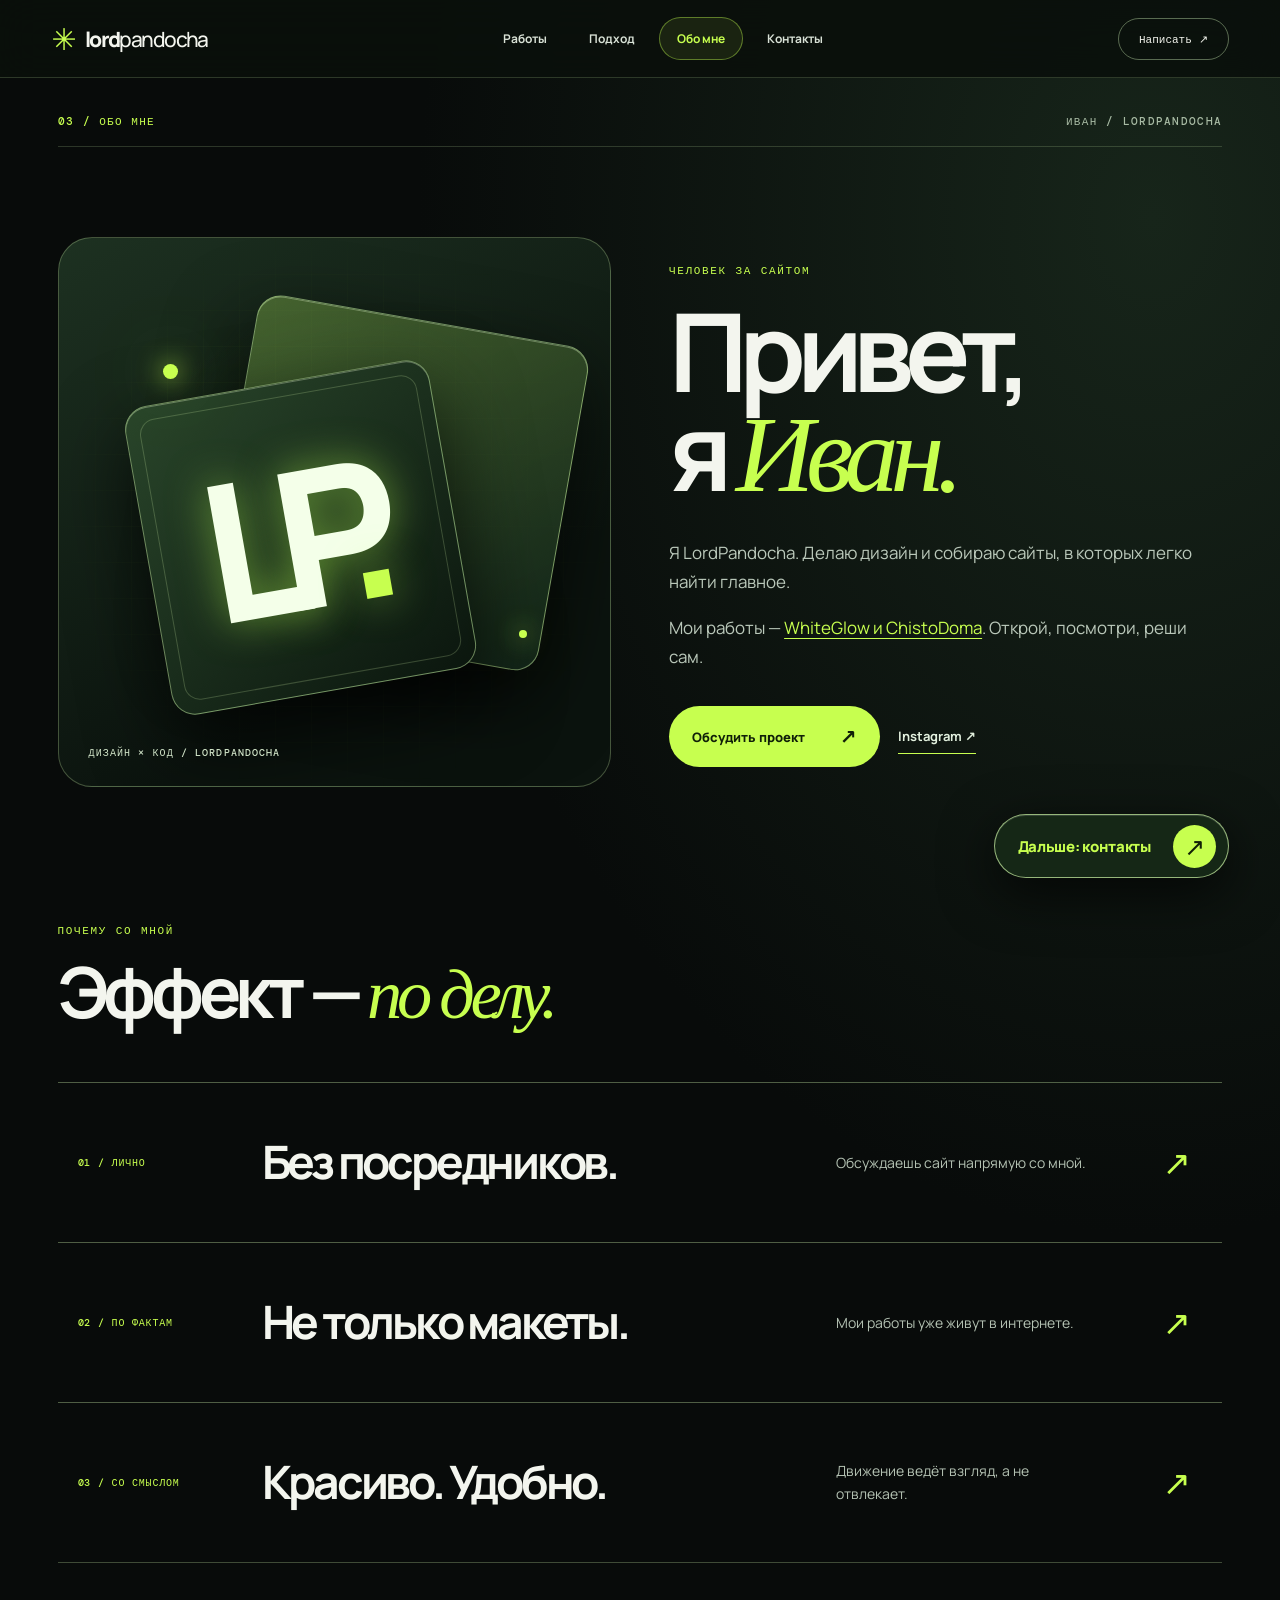
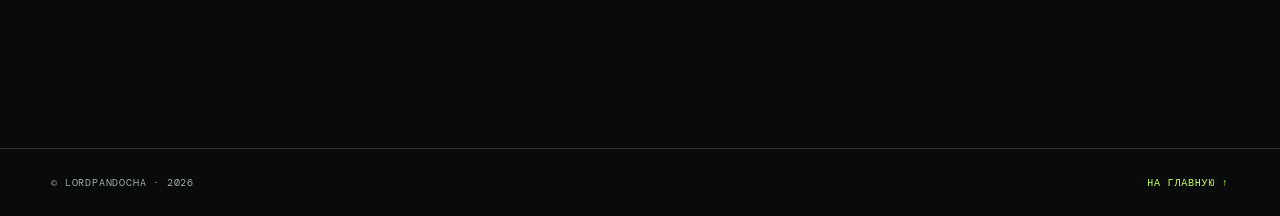
==== commit b9066676: "Refine portfolio journey, flight animation and about visuals" ====
--- a/about.html
+++ b/about.html
@@ -1,7 +1,7 @@
 <!doctype html>
 <html lang="ru">
-<head><meta charset="utf-8"><meta name="viewport" content="width=device-width, initial-scale=1"><meta name="theme-color" content="#080b0a"><meta name="description" content="Об Иване LordPandocha — дизайнере и разработчике сайтов."><title>Обо мне — LordPandocha</title><link rel="preconnect" href="https://fonts.googleapis.com"><link rel="preconnect" href="https://fonts.gstatic.com" crossorigin><link href="https://fonts.googleapis.com/css2?family=DM+Mono:wght@400;500&family=Manrope:wght@400;500;600;700;800&display=swap" rel="stylesheet"><link rel="stylesheet" href="site.css?v=6"><script src="site.js?v=6" defer></script></head>
+<head><meta charset="utf-8"><meta name="viewport" content="width=device-width, initial-scale=1"><meta name="theme-color" content="#080b0a"><meta name="description" content="Об Иване LordPandocha — дизайнере и разработчике сайтов."><title>Обо мне — LordPandocha</title><link rel="preconnect" href="https://fonts.googleapis.com"><link rel="preconnect" href="https://fonts.gstatic.com" crossorigin><link href="https://fonts.googleapis.com/css2?family=DM+Mono:wght@400;500&family=Manrope:wght@400;500;600;700;800&display=swap" rel="stylesheet"><link rel="stylesheet" href="site.css?v=7"><script src="site.js?v=7" defer></script></head>
 <body class="page-inner page-about"><a class="skip-link" href="#main">К содержанию</a><header class="site-header"><a class="brand" href="index.html" aria-label="LordPandocha — главная"><span class="brand-star">✳</span>lord<span>pandocha</span></a><nav aria-label="Основная навигация"><a href="works.html">Работы</a><a href="approach.html">Подход</a><a href="about.html" aria-current="page">Обо мне</a><a href="contact.html">Контакты</a></nav><a class="header-cta" href="https://t.me/LordPandocha" target="_blank" rel="noopener noreferrer">Написать ↗</a></header>
-<main id="main" class="page-wrap"><div class="page-kicker"><span>03 / ОБО МНЕ</span><span>Иван / LordPandocha</span></div><div class="about-layout"><div class="about-visual" aria-hidden="true"><div class="about-ring ring-one"></div><div class="about-ring ring-two"></div><span>✳</span><small>LP / DIGITAL MAKER</small></div><div class="about-story"><span class="page-label">ЧЕЛОВЕК ЗА САЙТОМ</span><h1>Привет,<br>я <em>Иван.</em></h1><p>Я LordPandocha. Делаю дизайн и собираю сайты, в которых легко найти главное.</p><p>Мои работы — <a href="works.html">WhiteGlow и ChistoDoma</a>. Открой, посмотри, реши сам.</p><div class="about-actions"><a class="pill-primary" href="contact.html">Обсудить проект <span>↗</span></a><a class="text-link" href="https://www.instagram.com/lordpandocha/" target="_blank" rel="noopener noreferrer">Instagram ↗</a></div></div></div>
-<section class="why" aria-labelledby="why-title"><span class="page-label">ПОЧЕМУ СО МНОЙ</span><h2 id="why-title">Эффект — <em>по делу.</em></h2><div class="why-list"><article><span>01 / ПРЯМОЙ ДИАЛОГ</span><h3>Лично</h3><p>Ты говоришь с тем, кто и придумывает, и собирает сайт.</p></article><article><span>02 / РЕАЛЬНЫЕ РАБОТЫ</span><h3>Проверяемо</h3><p>Два живых проекта вместо обещаний и макетов.</p></article><article><span>03 / ЯСНОЕ ДВИЖЕНИЕ</span><h3>Со смыслом</h3><p>Анимация ведёт взгляд, но не мешает действовать.</p></article></div></section>
-<div class="next-page"><span>ДАЛЬШЕ / ЕСТЬ ЗАДАЧА?</span><a href="contact.html">Давай обсудим <span>↗</span></a></div></main><footer class="site-footer"><span>© LordPandocha · 2026</span><a href="index.html">На главную ↑</a></footer></body></html>
+<main id="main" class="page-wrap"><div class="page-kicker"><span>03 / ОБО МНЕ</span><span>Иван / LordPandocha</span></div><div class="about-layout"><div class="about-visual" aria-hidden="true"><div class="about-grid"></div><div class="about-frame frame-back"></div><div class="about-frame frame-front"><span>LP<span class="about-dot">.</span></span></div><div class="about-spark spark-one"></div><div class="about-spark spark-two"></div><small>ДИЗАЙН × КОД / LORDPANDOCHA</small></div><div class="about-story"><span class="page-label">ЧЕЛОВЕК ЗА САЙТОМ</span><h1>Привет,<br>я <em>Иван.</em></h1><p>Я LordPandocha. Делаю дизайн и собираю сайты, в которых легко найти главное.</p><p>Мои работы — <a href="works.html">WhiteGlow и ChistoDoma</a>. Открой, посмотри, реши сам.</p><div class="about-actions"><a class="pill-primary" href="contact.html">Обсудить проект <span>↗</span></a><a class="text-link" href="https://www.instagram.com/lordpandocha/" target="_blank" rel="noopener noreferrer">Instagram ↗</a></div></div></div>
+<section class="why" aria-labelledby="why-title"><span class="page-label">ПОЧЕМУ СО МНОЙ</span><h2 id="why-title">Эффект — <em>по делу.</em></h2><div class="why-list"><article><span>01 / ЛИЧНО</span><h3>Без посредников.</h3><p>Обсуждаешь сайт напрямую со мной.</p><b aria-hidden="true">↗</b></article><article><span>02 / ПО ФАКТАМ</span><h3>Не только макеты.</h3><p>Мои работы уже живут в интернете.</p><b aria-hidden="true">↗</b></article><article><span>03 / СО СМЫСЛОМ</span><h3>Красиво. Удобно.</h3><p>Движение ведёт взгляд, а не отвлекает.</p><b aria-hidden="true">↗</b></article></div></section>
+<div class="next-page"><a href="contact.html"><span class="next-page-copy">Дальше: контакты</span><span aria-hidden="true">↗</span></a></div></main><footer class="site-footer"><span>© LordPandocha · 2026</span><a href="index.html">На главную ↑</a></footer></body></html>
--- a/site.css
+++ b/site.css
@@ -33,3 +33,12 @@
 .cinema-scene{display:none;transition:none}.cinema-scene.is-current{display:flex;animation:scene-appear .48s cubic-bezier(.16,1,.3,1) both}@keyframes scene-appear{from{opacity:0;transform:translateY(24px) scale(.97)}to{opacity:1;transform:none}}
 @media(max-width:680px){.cinema-scene.is-current{animation-name:scene-appear-touch}@keyframes scene-appear-touch{from{opacity:0;transform:translateX(26px) scale(.96)}to{opacity:1;transform:none}}}
 @media(prefers-reduced-motion:reduce){.cinema-scene.is-current{animation:none}}
+/* 2026 portfolio refinement: one clear entrance and a deliberate, readable flight. */
+.page-home main{min-height:calc(100svh - 78px)}.home-center{margin:clamp(55px,9vh,130px) 0 clamp(65px,10vh,140px)}.go-button{min-width:390px;min-height:112px;padding:20px 23px 20px 40px;gap:36px;border:1px solid #f0ffd4;box-shadow:0 0 0 13px #c7ff4f0b,0 25px 90px #adf64370,inset 0 2px #ffffffa3}.go-button::before{content:"";position:absolute;inset:-12px;border:1px solid #c7ff4f6b;border-radius:inherit;animation:go-pulse 3.5s ease-in-out infinite;pointer-events:none}.go-label strong{font-size:32px}.go-label small{font-size:12px}.go-plane{width:68px;height:68px}.go-plane svg{width:38px;height:38px;transform:rotate(-12deg)}.go-button:hover .go-plane{transform:rotate(-20deg) translateX(3px)}@keyframes go-pulse{50%{inset:-19px;opacity:.35}}
+.page-inner .page-wrap{padding-bottom:70px}.next-page{position:fixed;z-index:65;right:max(22px,4vw);bottom:calc(22px + env(safe-area-inset-bottom));margin:0;padding:0;border:0;filter:drop-shadow(0 15px 27px #000b)}.next-page>a{display:flex;align-items:center;gap:22px;min-height:64px;padding:9px 12px 9px 23px;border:1px solid #d7ffaeaa;border-radius:100px;background:#162917f5;backdrop-filter:blur(16px);color:#f1ffe1;text-decoration:none;font-size:15px;font-weight:800;letter-spacing:-.02em;white-space:nowrap;box-shadow:inset 0 1px #ffffff24;transition:transform .25s,background .25s,box-shadow .25s}.next-page>a:hover{transform:translateY(-4px);background:#254426;box-shadow:0 0 35px #bdfb5344}.next-page>a>span:last-child{display:grid;place-items:center;width:43px;height:43px;border-radius:50%;background:var(--lime);color:#112006;font-size:25px;font-weight:400}
+.process-play[hidden]{display:none}.cinema-content{position:absolute;inset:0;transition:filter .9s,opacity .9s;filter:blur(14px);opacity:.38}.process-cinema.has-started .cinema-content{filter:none;opacity:1}.cinema-gate{position:absolute;z-index:8;inset:0;display:flex;flex-direction:column;align-items:center;justify-content:center;gap:18px;text-align:center;background:radial-gradient(ellipse at center,#0f1e13c2,#0b150caa 70%);transition:opacity .7s,visibility .7s}.cinema-gate::before{content:"";position:absolute;z-index:-1;width:min(65vw,520px);height:min(65vw,520px);border:1px solid #c7ff4f35;border-radius:50%;box-shadow:0 0 0 55px #c7ff4f0a,0 0 90px #b3f94b25;animation:gate-breathe 5s ease-in-out infinite}.cinema-gate>span{color:var(--lime);font:500 11px var(--mono);letter-spacing:.2em}.cinema-gate h3{margin:3px 0 10px;font-size:clamp(43px,5.3vw,75px);letter-spacing:-.085em;line-height:1.03}.cinema-gate h3 em{font-family:Georgia,serif;color:var(--lime);font-weight:400}.cinema-start{display:flex;align-items:center;justify-content:space-between;gap:34px;min-width:270px;min-height:69px;padding:10px 12px 10px 25px;border:1px solid #f1ffd4;border-radius:100px;background:var(--lime);color:#102008;font-size:16px;font-weight:800;cursor:pointer;box-shadow:0 0 0 10px #c7ff4f15,0 15px 55px #c7ff4f55;transition:transform .25s,box-shadow .25s}.cinema-start:hover{transform:translateY(-4px);box-shadow:0 0 0 16px #c7ff4f17,0 20px 65px #c7ff4f77}.cinema-start span{display:grid;place-items:center;width:45px;height:45px;border-radius:50%;background:#122108;color:var(--lime);font-size:26px;font-weight:400}.cinema-gate small{font:11px var(--mono);color:#cedfc3}.process-cinema.has-started .cinema-gate{opacity:0;visibility:hidden;pointer-events:none}.cinema-map{top:25px;height:320px}.cinema-plane{filter:drop-shadow(0 0 15px #c7ff4f)}.cinema-ghost{stroke-width:2.5;stroke-dasharray:5 13}.cinema-scenes{top:60%}.process-summary{margin-top:22px}.process-summary li{transition:color .4s,border-color .4s}.process-cinema.has-started ~ .process-summary li{color:#d8e9cf}@keyframes gate-breathe{50%{transform:scale(1.08);opacity:.65}}
+.about-visual{background:radial-gradient(circle at 50% 48%,#305d2c77,transparent 49%),linear-gradient(150deg,#1d3121,#0b130e 70%);isolation:isolate}.about-grid{position:absolute;inset:0;background-image:linear-gradient(#c7ff4f13 1px,transparent 1px),linear-gradient(90deg,#c7ff4f13 1px,transparent 1px);background-size:36px 36px;mask-image:radial-gradient(ellipse at center,#000,transparent 75%)}.about-frame{position:absolute;width:56%;height:57%;border:1px solid #d5ffb076;border-radius:24px;background:linear-gradient(145deg,#29452a,#0b160e);box-shadow:0 32px 80px #000b,inset 0 1px #efffd851;transform:rotate(-10deg);animation:frame-float 8s ease-in-out infinite}.frame-back{width:61%;height:60%;transform:translate(19%,-9%) rotate(10deg);background:linear-gradient(145deg,#739e4380,#12251a);animation:frame-back-float 9s ease-in-out infinite}.frame-front{display:grid;place-items:center;transform:translate(-11%,8%) rotate(-10deg)}.frame-front::before{content:"";position:absolute;inset:13px;border:1px solid #dbffb035;border-radius:16px}.frame-front>span{font-size:clamp(100px,15vw,210px);font-weight:800;line-height:1;letter-spacing:-.16em;color:#f4ffe9;text-shadow:0 0 40px #b6ff5280;transform:translateX(-.08em)}.about-dot{color:var(--lime)}.about-spark{position:absolute;width:15px;height:15px;border-radius:50%;background:var(--lime);box-shadow:0 0 25px var(--lime),0 0 70px #aafa4d}.spark-one{left:19%;top:23%;animation:spark-drift 6s ease-in-out infinite}.spark-two{right:15%;bottom:27%;width:8px;height:8px;animation:spark-drift 8s ease-in-out infinite reverse}.about-visual small{z-index:2}.about-visual>span{display:none}@keyframes frame-float{50%{transform:translate(-10%,4%) rotate(-6deg)}}@keyframes frame-back-float{50%{transform:translate(20%,-14%) rotate(13deg)}}@keyframes spark-drift{50%{transform:translate(12px,-20px);opacity:.45}}
+.why-list{display:block;margin-top:52px;border-bottom:1px solid #b5d69850}.why-list article{position:relative;display:grid;grid-template-columns:160px minmax(0,1fr) minmax(180px,.55fr) 40px;align-items:center;gap:24px;min-height:160px;padding:24px 20px;border-top:1px solid #b5d69869;background:transparent;transition:padding .35s,background .35s}.why-list article:hover{padding-left:38px;background:linear-gradient(90deg,#c7ff4f19,transparent 75%)}.why-list article>span{font-size:10px;letter-spacing:.08em}.why-list article h3{margin:0;font-size:clamp(28px,3.6vw,52px);letter-spacing:-.07em;line-height:1.04}.why-list article p{max-width:255px;margin:0;font-size:14px}.why-list article b{color:var(--lime);font-size:34px;font-weight:400}.why h2{margin-top:17px}
+@media(max-width:680px){.page-home main{min-height:calc(100svh - 105px)}.home-hero{min-height:calc(100svh - 105px)}.home-center{margin:12vh 0 10vh}.go-button{min-width:min(100%,320px);min-height:92px;padding:14px 14px 14px 28px}.go-label strong{font-size:28px}.go-label small{font-size:10px}.go-plane{width:60px;height:60px}.go-plane svg{width:32px;height:32px}.next-page{right:15px;bottom:calc(15px + env(safe-area-inset-bottom));left:auto}.next-page>a{min-height:56px;gap:13px;padding:7px 7px 7px 18px;font-size:12px}.next-page>a>span:last-child{width:40px;height:40px;font-size:23px}.cinema-gate{padding:18px}.cinema-gate h3{font-size:clamp(35px,9vw,54px)}.cinema-start{min-width:245px;min-height:65px;font-size:14px}.cinema-map{top:45px;height:250px}.cinema-scenes{top:60%}.about-frame{border-radius:17px}.frame-front::before{inset:8px;border-radius:11px}.frame-front>span{font-size:clamp(90px,31vw,165px)}.why-list{margin-top:32px}.why-list article{grid-template-columns:1fr 30px;gap:8px;min-height:0;padding:21px 5px 23px}.why-list article>span{grid-column:1/-1;font-size:9px}.why-list article h3{font-size:clamp(29px,8vw,42px)}.why-list article p{grid-column:1;grid-row:3;font-size:12px}.why-list article b{grid-column:2;grid-row:2/4;font-size:27px}.why-list article:hover{padding-left:5px}}
+@media(prefers-reduced-motion:reduce){.go-button::before,.cinema-gate::before,.about-frame,.about-spark{animation:none!important}.cinema-content{transition:none}.cinema-gate{transition:none}}
+.page-hidden .about-frame,.page-hidden .about-spark,.page-hidden .cinema-gate::before,.is-offscreen.about-frame{animation-play-state:paused!important}
